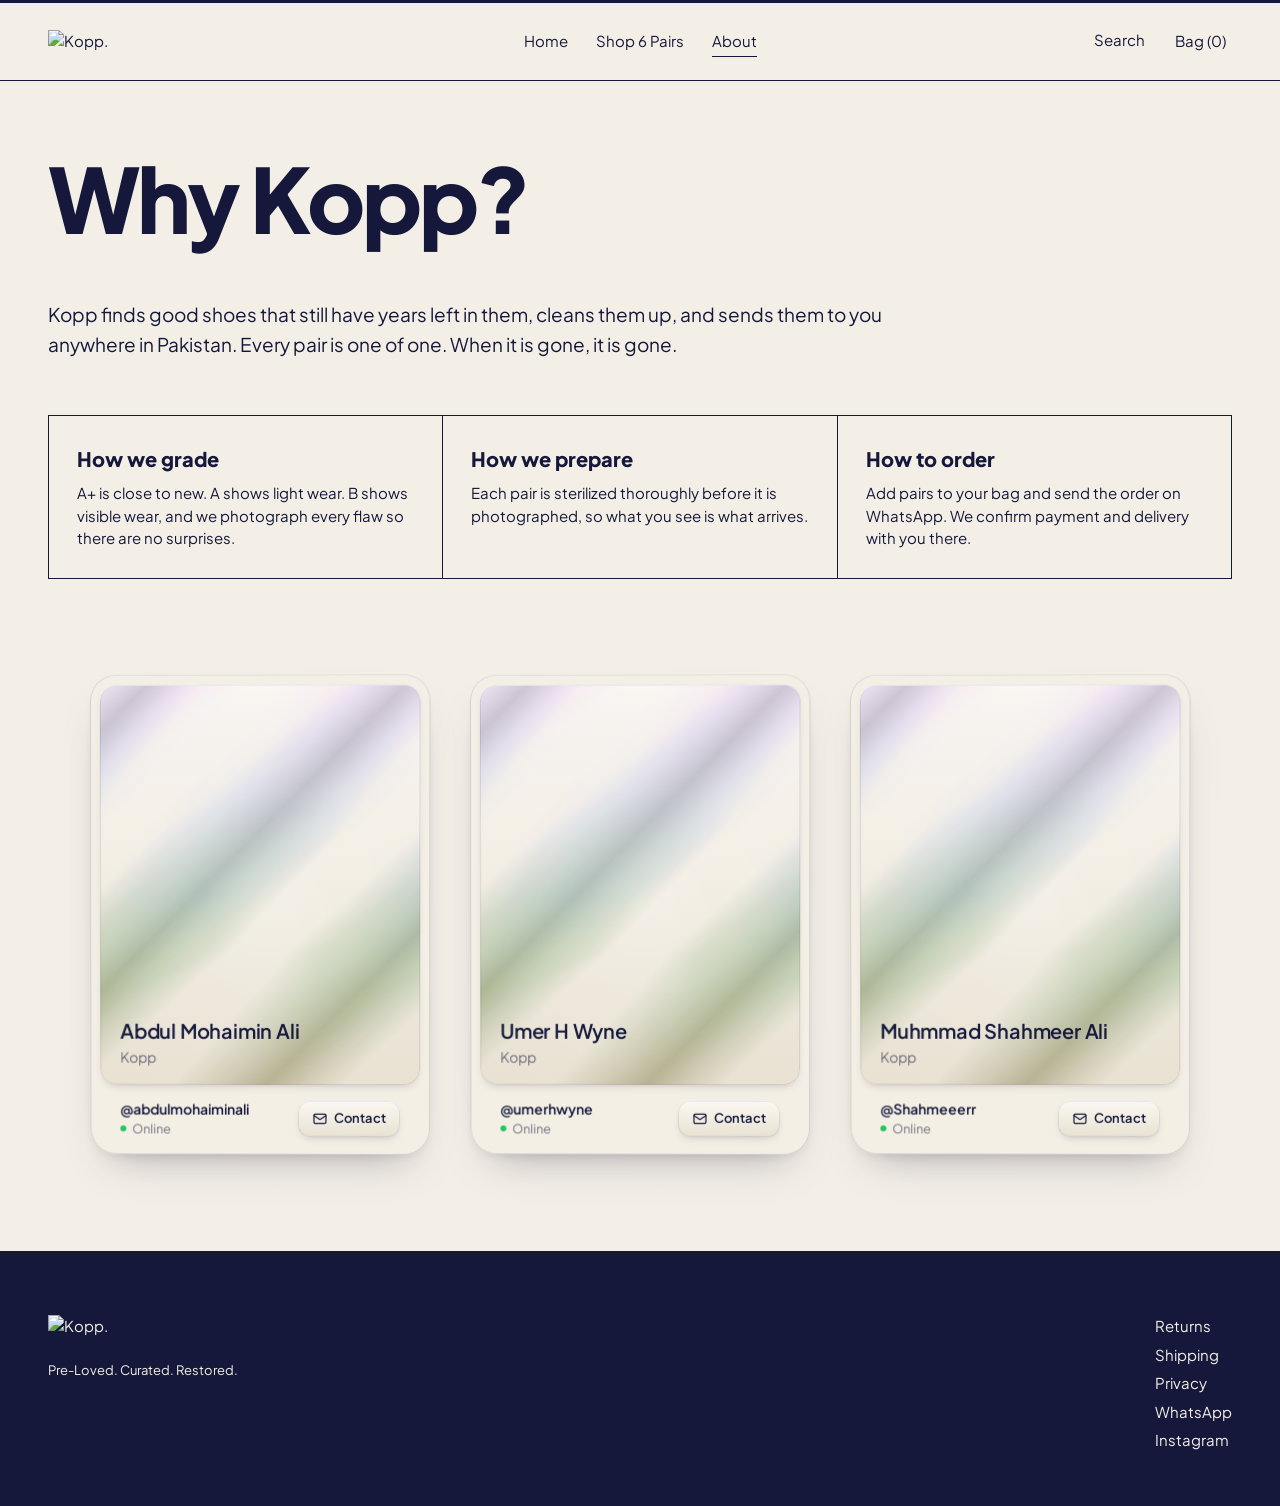
==== about.html @ 9aa607e6 "Add files via upload" ====
<!doctype html><html lang="en"><head><meta charset="utf-8"><meta name="viewport" content="width=device-width,initial-scale=1">
<script>document.documentElement.className="js"</script>
<link rel="preconnect" href="https://fonts.googleapis.com"><link rel="stylesheet" href="https://fonts.googleapis.com/css2?family=Plus+Jakarta+Sans:wght@400;500;700;800&display=swap">
<link rel="icon" href="favicon.ico" sizes="64x64">
<link rel="icon" type="image/png" sizes="32x32" href="favicon.png">
<link rel="apple-touch-icon" href="img/apple-touch-icon.png">
<link rel="stylesheet" href="styles.css">
<link rel="stylesheet" href="profile-card.css">
<title>About Kopp.</title><meta name="description" content="Kopp sells curated pre-loved shoes across Pakistan.">
</head><body data-page="about"><header class="hd" id="hd"></header>
<main><section class="intro"><h1 data-reveal>Why Kopp?</h1></section>
<!-- EDIT the copy below to match how Kopp really works -->
<p class="story" data-reveal style="--i:1">Kopp finds good shoes that still have years left in them, cleans them up, and sends them to you anywhere in Pakistan. Every pair is one of one. When it is gone, it is gone.</p>
<section class="cols">
<div data-reveal><h3>How we grade</h3><p>A+ is close to new. A shows light wear. B shows visible wear, and we photograph every flaw so there are no surprises.</p></div>
<div data-reveal style="--i:1"><h3>How we prepare</h3><p>Each pair is sterilized thoroughly before it is photographed, so what you see is what arrives.</p></div>
<div data-reveal style="--i:2"><h3>How to order</h3><p>Add pairs to your bag and send the order on WhatsApp. We confirm payment and delivery with you there.</p></div>
</section>
<section class="team" id="team"></section></main>
<footer class="ft" id="ft"></footer><script src="products.js"></script><script src="app.js"></script>
<script src="profile-card.js"></script>
<script>
/* TEAM CARDS: change name, title, handle, contactUrl and avatarUrl for each card here.
   contactUrl = the person's LinkedIn or Instagram link, e.g. "https://www.linkedin.com/in/name"
   avatarUrl  = photo path, e.g. "img/team-1.jpg". Leave "" to show the card without a photo. */
const TEAM = [
  { name: "Abdul Mohaimin Ali", title: "Kopp", handle: "abdulmohaiminali", contactUrl: "", avatarUrl: "" },
  { name: "Umer H Wyne", title: "Kopp", handle: "umerhwyne", contactUrl: "https://www.linkedin.com/in/umer-h-wyne-77b67b281/", avatarUrl: "" },
  { name: "Muhmmad Shahmeer Ali", title: "Kopp", handle: "Shahmeeerr", contactUrl: "https://www.instagram.com/shahmeeerr?srtk=YnQ3NDhxZ3ZoMXlj", avatarUrl: "" }
];
TEAM.forEach(m => ProfileCard.mount(document.getElementById("team"), {
  ...m, status: "Online", contactText: "Contact", iconUrl: "",
  holo: 0.85, glare: 0.7, tiltStrength: 13, parallax: 8, radius: 16,
  enableTilt: true, intro: true, enableMobileTilt: true
}));
</script></body></html>
---- styles.css ----
/* KOPP: change colors, font, speed and easing here. Layout rules follow below. */
:root{--navy:#15183A;--cream:#F4EFE6;--paper:#FBF8F2;--terra:#C8553D;--soft:#4A4D6A;
--font:'Plus Jakarta Sans',system-ui,sans-serif;--ease:cubic-bezier(.2,.7,.2,1);--dur:.6s;--pad:clamp(20px,4vw,48px)}
*{box-sizing:border-box;margin:0}
html{scroll-behavior:smooth}
body{font:400 15px/1.5 var(--font);color:var(--navy);background:var(--cream);border-top:3px solid var(--navy);animation:pageIn .6s var(--ease)}
body.leaving{opacity:0;transition:opacity .25s}
@keyframes pageIn{from{opacity:0;transform:translateY(8px)}}
a{color:inherit}
button,input,textarea{font:inherit;color:inherit}
button{background:none;border:0;cursor:pointer}
small{display:block;color:var(--soft);font-size:13px}
:focus-visible{outline:2px solid var(--navy);outline-offset:3px}

/* Header */
.hd{position:sticky;top:0;z-index:20;display:grid;grid-template-columns:1fr auto 1fr;align-items:center;height:78px;padding:0 var(--pad);background:var(--cream);border-bottom:1px solid var(--navy)}
.logo img{height:24px;display:block}
.hd nav{display:flex;gap:28px}
.hd a,.hd button{text-decoration:none;position:relative}
.hd nav a::after{content:"";position:absolute;left:0;right:0;bottom:-4px;height:1px;background:currentColor;transform:scaleX(0);transform-origin:left;transition:transform .35s var(--ease)}
.hd nav a:hover::after,.hd nav a[aria-current]::after{transform:scaleX(1)}
.hd .r{justify-self:end;display:flex;gap:24px}

/* Intro */
.intro{padding:72px var(--pad) 8px}
.intro h1{font-weight:800;font-size:clamp(40px,7vw,96px);line-height:1;letter-spacing:-.035em;max-width:14ch}
.intro p{margin-top:20px;color:var(--soft);max-width:46ch;font-size:17px}

/* Shop: filters left, bordered grid right */
.shop{display:grid;grid-template-columns:220px 1fr;gap:28px;padding:48px var(--pad) 96px}
.flt{position:sticky;top:100px;align-self:start;text-align:right;display:flex;flex-direction:column;align-items:flex-end;gap:4px}
.flt h4{font-size:13px;font-weight:500;color:var(--soft);margin:24px 0 4px}
.flt button{padding:2px 0;text-align:right}
.flt button:hover{text-decoration:underline;text-underline-offset:4px}
.flt button[aria-pressed=true]{text-decoration:underline;text-underline-offset:4px;font-weight:700}
.flt input{width:100%;padding:10px 12px;border:1px solid var(--navy);background:transparent;text-align:left}
.grid{display:grid;grid-template-columns:repeat(auto-fill,minmax(270px,1fr));border-top:1px solid var(--navy);border-left:1px solid var(--navy);align-self:start}
.none{padding:32px;grid-column:1/-1;border-right:1px solid var(--navy);border-bottom:1px solid var(--navy)}
.card{display:flex;flex-direction:column;min-height:540px;padding:20px 24px 24px;border-right:1px solid var(--navy);border-bottom:1px solid var(--navy);transition:background .4s var(--ease)}
.meta{display:grid;grid-template-columns:76px 1fr auto;gap:12px}
.meta h3{font-size:15px;font-weight:500}
.pic{flex:1;display:flex;align-items:flex-end;justify-content:center;padding-top:40px}
.pic svg,.pic img{width:100%;max-width:240px;transition:transform var(--dur) var(--ease)}
.pic img{object-fit:contain}
.card:hover .pic>*{transform:translateY(-8px) rotate(-2deg)}
.card.sold .pic{opacity:.4}
.add{margin-top:20px;padding:12px;border:1px solid var(--navy);font-weight:700;transition:background .3s,color .3s}
.add:hover:not(:disabled){background:var(--navy);color:var(--cream)}
.add:disabled{border-style:dashed;cursor:default}
.card .ask{align-self:center;margin-top:12px;font-size:14px;text-decoration:underline;text-underline-offset:4px}

/* Motion: one fade-and-rise, staggered by --i */
.js [data-reveal]{opacity:0;transform:translateY(16px);transition:opacity var(--dur) var(--ease),transform var(--dur) var(--ease);transition-delay:calc(var(--i,0)*80ms)}
.js [data-reveal].in{opacity:1;transform:none}

/* Bag drawer */
.veil{position:fixed;inset:0;z-index:30;background:rgba(21,24,58,.45);opacity:0;pointer-events:none;transition:opacity .4s}
.veil.open{opacity:1;pointer-events:auto}
.bag{position:fixed;inset:0 0 0 auto;z-index:40;width:min(420px,100%);display:flex;flex-direction:column;gap:12px;padding:24px;background:var(--cream);border-left:1px solid var(--navy);transform:translateX(100%);visibility:hidden;transition:transform .5s var(--ease),visibility .5s}
.bag.open{transform:none;visibility:visible}
.bag .top{display:flex;justify-content:space-between}
.bag ul{list-style:none;padding:0;flex:1;overflow:auto}
.bag li{display:flex;justify-content:space-between;gap:12px;padding:14px 0;border-bottom:1px solid var(--navy)}
.bag li span:last-child{text-align:right}
.bag li button{text-decoration:underline}
.bag input,.bag textarea{width:100%;padding:12px;border:1px solid var(--navy);background:transparent}
.btn{width:100%;padding:16px;background:var(--navy);color:var(--cream);font-weight:700;transition:transform .3s var(--ease)}
.btn:hover:not(:disabled){transform:translateY(-2px)}
.btn:disabled{opacity:.5;cursor:default}

/* About */
.story{max-width:62ch;margin:48px var(--pad) 0;font-size:19px;line-height:1.6}
.cols{display:grid;grid-template-columns:repeat(auto-fit,minmax(250px,1fr));margin:56px var(--pad) 96px;border-top:1px solid var(--navy);border-left:1px solid var(--navy)}
.cols div{padding:28px;border-right:1px solid var(--navy);border-bottom:1px solid var(--navy)}
.cols h3{font-size:20px;font-weight:800;margin-bottom:8px}

/* Footer */
.ft{display:flex;flex-wrap:wrap;justify-content:space-between;gap:32px;padding:64px var(--pad) 48px;background:var(--navy);color:var(--cream)}
.ft img{height:32px;display:block}
.ft small{color:var(--cream);margin-top:14px}
.ft a{display:block;margin-bottom:6px;text-decoration:none}
.ft a:hover{text-decoration:underline}

@media(max-width:860px){
.hd{height:auto;grid-template-columns:1fr auto;row-gap:12px;padding:14px var(--pad)}
.hd nav{grid-column:1/-1;order:3;gap:20px}
.shop{grid-template-columns:1fr}
.flt{position:static;text-align:left;flex-direction:row;flex-wrap:wrap;align-items:center;gap:6px 18px}
.flt h4{width:100%;margin:12px 0 0}.flt input{max-width:none}
.card{min-height:460px}}
@media(prefers-reduced-motion:reduce){*,*::before,*::after{animation:none!important;transition:none!important}.js [data-reveal]{opacity:1;transform:none}}

/* Rotating headline: Pre-loved. / Curated. / Restored.
   Change --step to speed it up or slow it down (seconds each word stays on screen). */
.intro{--step:3s;--cycle:calc(var(--step) * 3)}
.sr{position:absolute;width:1px;height:1px;overflow:hidden;clip:rect(0 0 0 0);white-space:nowrap}
.rotator{display:inline-grid;vertical-align:bottom}
.rotator .w{grid-area:1/1;opacity:0;transform:translateY(40%);animation:swap var(--cycle) infinite var(--ease)}
.rotator .w:nth-child(1){animation-delay:0s}
.rotator .w:nth-child(2){animation-delay:var(--step)}
.rotator .w:nth-child(3){animation-delay:calc(var(--step) * 2)}
@keyframes swap{
0%{opacity:0;transform:translateY(40%)}
5%{opacity:1;transform:none}
28%{opacity:1;transform:none}
33%{opacity:0;transform:translateY(-40%)}
100%{opacity:0;transform:translateY(-40%)}}
@media(prefers-reduced-motion:reduce){.rotator .w{animation:none;opacity:0}.rotator .w:first-child{opacity:1;transform:none}}

/* Policy pages: returns, shipping, privacy */
.policy{max-width:70ch;margin:40px var(--pad) 96px;font-size:16px;line-height:1.7}
.policy h2{font-size:22px;font-weight:800;margin:40px 0 12px;letter-spacing:-.01em}
.policy p{margin-bottom:12px}
.policy ul{padding-left:20px;margin:8px 0 16px}
.policy li{margin-bottom:8px}
.policy .note{border-left:3px solid var(--navy);padding:14px 18px;background:var(--paper);margin:28px 0}
.policy a{font-weight:700}

/* Mobile-only changes. Anything inside this block only applies on narrow screens. */
@media (max-width: 860px) {
  /* Centre the Home / Shop / About links under the logo */
  .hd nav{justify-content:center}

  /* Footer text, links and logos about 2px smaller on phones */
  .ft{font-size:13px}
  .ft a{font-size:14px}
  .ft small{font-size:11px}
  .ft img{height:30px}
}

/* Filter panel: hidden toggle on laptops, filters always shown */
.ftog{display:none}
.fbody{display:flex;flex-direction:column;align-items:flex-end;gap:4px;width:100%}

/* Mobile only: filters and search sit behind one "Filter & search" button */
@media (max-width:860px){
.flt .ftog{display:block;width:100%;padding:12px 14px;border:1px solid var(--navy);font-weight:700;text-align:center}
.flt .fbody{display:none;flex-direction:row;flex-wrap:wrap;align-items:center;gap:6px 18px;text-align:left}
.flt.open .fbody{display:flex}
}
---- profile-card.css ----
.profile-card {
  --pc-light-x: 50%;
  --pc-light-y: 50%;
  --pc-pointer-x: 50%;
  --pc-pointer-y: 50%;
  --pc-band-x: 50%;
  --pc-band-y: 50%;
  --pc-reach: 0;
  --pc-rotate-x: 0deg;
  --pc-rotate-y: 0deg;
  --pc-shift-x: 0px;
  --pc-shift-y: 0px;
  --pc-tilt: 0;
  --pc-active: 0;
  position: relative;
  width: 340px;
  max-width: 100%;
  perspective: 1000px;
  touch-action: pan-y;
  -webkit-tap-highlight-color: transparent;
}

.profile-card__body {
  position: relative;
  display: flex;
  flex-direction: column;
  gap: 10px;
  padding: 10px;
  border-radius: calc(var(--pc-radius) + 10px);
  background: var(--pc-frame);
  box-shadow: var(--pc-frame-shadow);
  -webkit-backdrop-filter: blur(20px) saturate(1.6);
  backdrop-filter: blur(20px) saturate(1.6);
  transform: rotateX(var(--pc-rotate-x)) rotateY(var(--pc-rotate-y));
  will-change: transform;
}

.profile-card__tile {
  position: relative;
  aspect-ratio: 4 / 5;
  border-radius: var(--pc-radius);
  background: var(--pc-backdrop);
  box-shadow: var(--pc-tile-shadow);
  overflow: hidden;
  isolation: isolate;
}

.profile-card__sheen,
.profile-card__holo,
.profile-card__scrim,
.profile-card__tile-rim,
.profile-card__glare,
.profile-card__shade,
.profile-card__rim {
  position: absolute;
  inset: 0;
  border-radius: inherit;
  pointer-events: none;
}

.profile-card__sheen {
  background: radial-gradient(
    farthest-corner circle at calc(var(--pc-light-x) - 10px) calc(var(--pc-light-y) - 10px),
    var(--pc-sheen) 0%,
    transparent 55%
  );
  opacity: calc(var(--pc-holo) * var(--pc-active));
}

.profile-card__holo {
  --pc-spectrum: repeating-linear-gradient(
    0deg,
    hsl(2, 100%, 73%) 5%,
    hsl(53, 100%, 69%) 10%,
    hsl(93, 100%, 69%) 15%,
    hsl(176, 100%, 76%) 20%,
    hsl(228, 100%, 74%) 25%,
    hsl(260, 100%, 76%) 30%,
    hsl(2, 100%, 73%) 35%
  );
  --pc-bars: repeating-linear-gradient(
    -45deg,
    #0e152e 0%,
    hsl(180, 10%, 60%) 3.8%,
    hsl(180, 29%, 66%) 4.5%,
    hsl(180, 10%, 60%) 5.2%,
    #0e152e 10%,
    #0e152e 12%
  );
  --pc-falloff: radial-gradient(
    farthest-corner circle at var(--pc-pointer-x) var(--pc-pointer-y),
    hsla(0, 0%, 0%, 0.1) 12%,
    hsla(0, 0%, 0%, 0.15) 20%,
    hsla(0, 0%, 0%, 0.25) 120%
  );
  background-image: var(--pc-spectrum), var(--pc-bars), var(--pc-falloff);
  background-position:
    0 var(--pc-band-y),
    var(--pc-band-x) var(--pc-band-y),
    center;
  background-size:
    500% 500%,
    300% 300%,
    200% 200%;
  background-blend-mode: color, hard-light;
  mix-blend-mode: var(--pc-blend);
  filter: brightness(calc(0.66 + 0.19 * var(--pc-active))) contrast(calc(1.33 + 0.17 * var(--pc-active)))
    saturate(calc(0.33 + 0.17 * var(--pc-active))) var(--pc-holo-filter);
  opacity: calc(var(--pc-holo) * var(--pc-holo-gain) * (0.5 + 0.5 * var(--pc-active)));
  -webkit-mask-image: var(--pc-pattern);
  -webkit-mask-size: var(--pc-pattern-size);
  -webkit-mask-position: calc(50% - var(--pc-shift-x) * 1.5) calc(65% - var(--pc-shift-y) * 1.5);
  -webkit-mask-repeat: repeat;
  mask-image: var(--pc-pattern);
  mask-size: var(--pc-pattern-size);
  mask-position: calc(50% - var(--pc-shift-x) * 1.5) calc(65% - var(--pc-shift-y) * 1.5);
  mask-repeat: repeat;
}

.profile-card__holo-glow,
.profile-card__holo-shift {
  position: absolute;
  inset: 0;
  opacity: calc(var(--pc-active) * var(--pc-holo-detail));
}

.profile-card__holo-glow {
  background-image:
    linear-gradient(
      45deg,
      hsl(176, 100%, 76%),
      hsl(228, 100%, 74%),
      hsl(260, 100%, 76%),
      hsl(2, 100%, 73%),
      hsl(53, 100%, 69%),
      hsl(93, 100%, 69%)
    ),
    radial-gradient(circle at var(--pc-pointer-x) var(--pc-pointer-y), hsl(0, 0%, 70%) 0%, hsla(0, 0%, 30%, 0.2) 90%),
    var(--pc-grain);
  background-size:
    250% 250%,
    100% 100%,
    220px 220px;
  background-position:
    var(--pc-pointer-x) var(--pc-pointer-y),
    center,
    0 0;
  background-blend-mode: color-dodge;
  filter: brightness(calc(2 - var(--pc-reach))) contrast(calc(var(--pc-reach) + 2))
    saturate(calc(0.5 + var(--pc-reach)));
  mix-blend-mode: luminosity;
}

.profile-card__holo-shift {
  background-image: var(--pc-spectrum), var(--pc-bars), var(--pc-falloff);
  background-position:
    0 var(--pc-band-y),
    calc(var(--pc-band-x) * 0.4) calc(var(--pc-band-y) * 0.5),
    center;
  background-size:
    200% 300%,
    700% 700%,
    100% 100%;
  background-blend-mode: color, hard-light;
  mix-blend-mode: difference;
  filter: brightness(0.8) contrast(1.5);
}

.profile-card__photo {
  position: absolute;
  inset: calc(var(--pc-parallax) * -1);
  width: calc(100% + var(--pc-parallax) * 2);
  height: calc(100% + var(--pc-parallax) * 2);
  object-fit: cover;
  object-position: center bottom;
  transform: translate3d(var(--pc-shift-x), var(--pc-shift-y), 0);
  pointer-events: none;
  user-select: none;
  -webkit-user-select: none;
}

.profile-card__scrim {
  background: linear-gradient(
    to top,
    rgba(0, 0, 0, 0.6) 0%,
    rgba(0, 0, 0, 0.57) 6%,
    rgba(0, 0, 0, 0.5) 12%,
    rgba(0, 0, 0, 0.4) 19%,
    rgba(0, 0, 0, 0.28) 26%,
    rgba(0, 0, 0, 0.16) 33%,
    rgba(0, 0, 0, 0.07) 40%,
    rgba(0, 0, 0, 0.02) 46%,
    rgba(0, 0, 0, 0) 52%
  );
}

.profile-card__info {
  position: absolute;
  left: 20px;
  right: 20px;
  bottom: 18px;
  color: #ffffff;
}

.profile-card__name {
  margin: 0;
  font-size: 20px;
  font-weight: 600;
  line-height: 1.25;
  letter-spacing: -0.01em;
  color: inherit;
}

.profile-card__title {
  margin: 4px 0 0;
  font-size: 14px;
  line-height: 1.45;
  color: rgba(255, 255, 255, 0.78);
}

.profile-card__tile-rim {
  box-shadow:
    inset 0 0 0 1px var(--pc-tile-edge),
    inset 0 1px 0 var(--pc-tile-highlight);
}

.profile-card__footer {
  display: flex;
  align-items: center;
  gap: 12px;
  min-width: 0;
  padding: 6px 20px 8px;
}

.profile-card__meta {
  display: flex;
  flex: 1;
  flex-direction: column;
  gap: 3px;
  min-width: 0;
}

.profile-card__handle {
  overflow: hidden;
  font-size: 14px;
  font-weight: 600;
  line-height: 1.25;
  color: var(--pc-ink);
  white-space: nowrap;
  text-overflow: ellipsis;
}

.profile-card__status {
  display: flex;
  align-items: center;
  gap: 6px;
  font-size: 12.5px;
  line-height: 1.25;
  color: var(--pc-muted);
  white-space: nowrap;
}

.profile-card__status::before {
  content: '';
  flex: none;
  width: 6px;
  height: 6px;
  border-radius: 50%;
  background: var(--pc-status);
}

.profile-card__contact {
  display: flex;
  align-items: center;
  gap: 6px;
  flex: none;
  height: 36px;
  padding: 0 14px;
  border: none;
  border-radius: calc(var(--pc-radius) * 0.75);
  background: var(--pc-tile);
  box-shadow:
    inset 0 0 0 1px var(--pc-tile-edge),
    inset 0 1px 0 var(--pc-tile-highlight),
    var(--pc-tile-shadow);
  color: var(--pc-ink);
  font-family: inherit;
  font-size: 13px;
  font-weight: 600;
  text-decoration: none;
  cursor: pointer;
  transition:
    filter 0.2s ease,
    transform 0.2s ease;
}

.profile-card__contact:active {
  filter: var(--pc-press);
  transform: scale(0.96);
  transition-duration: 0s;
}

.profile-card__contact:focus-visible {
  outline: 2px solid var(--pc-ink);
  outline-offset: 2px;
}

.profile-card__glare {
  background: radial-gradient(
    farthest-corner circle at var(--pc-light-x) var(--pc-light-y),
    rgba(255, 255, 255, 0.8) 0%,
    rgba(255, 255, 255, 0.36) 20%,
    rgba(255, 255, 255, 0) 60%
  );
  mix-blend-mode: overlay;
  opacity: calc(var(--pc-glare) * var(--pc-active));
}

.profile-card__shade {
  background: radial-gradient(
    farthest-corner circle at var(--pc-light-x) var(--pc-light-y),
    transparent 30%,
    var(--pc-shade) 100%
  );
  opacity: calc(var(--pc-glare) * var(--pc-tilt));
}

.profile-card__rim {
  box-shadow:
    inset 0 0 0 1px var(--pc-frame-edge),
    inset 0 1px 0 var(--pc-frame-highlight);
}

/* Cards with no photo: no dark scrim, navy text on the cream tile */
.profile-card--plain .profile-card__scrim {
  display: none;
}
.profile-card--plain .profile-card__info {
  color: var(--pc-ink);
}
.profile-card--plain .profile-card__title {
  color: var(--pc-muted);
}

/* Layout for the team row on the About page */
.team {
  display: grid;
  grid-template-columns: repeat(auto-fit, minmax(280px, 340px));
  justify-content: center;
  gap: 40px;
  padding: 0 var(--pad) 96px;
}

@media (hover: hover) {
  .profile-card__contact:hover {
    filter: var(--pc-hover);
  }
  .profile-card__contact:hover:active {
    filter: var(--pc-press);
  }
}
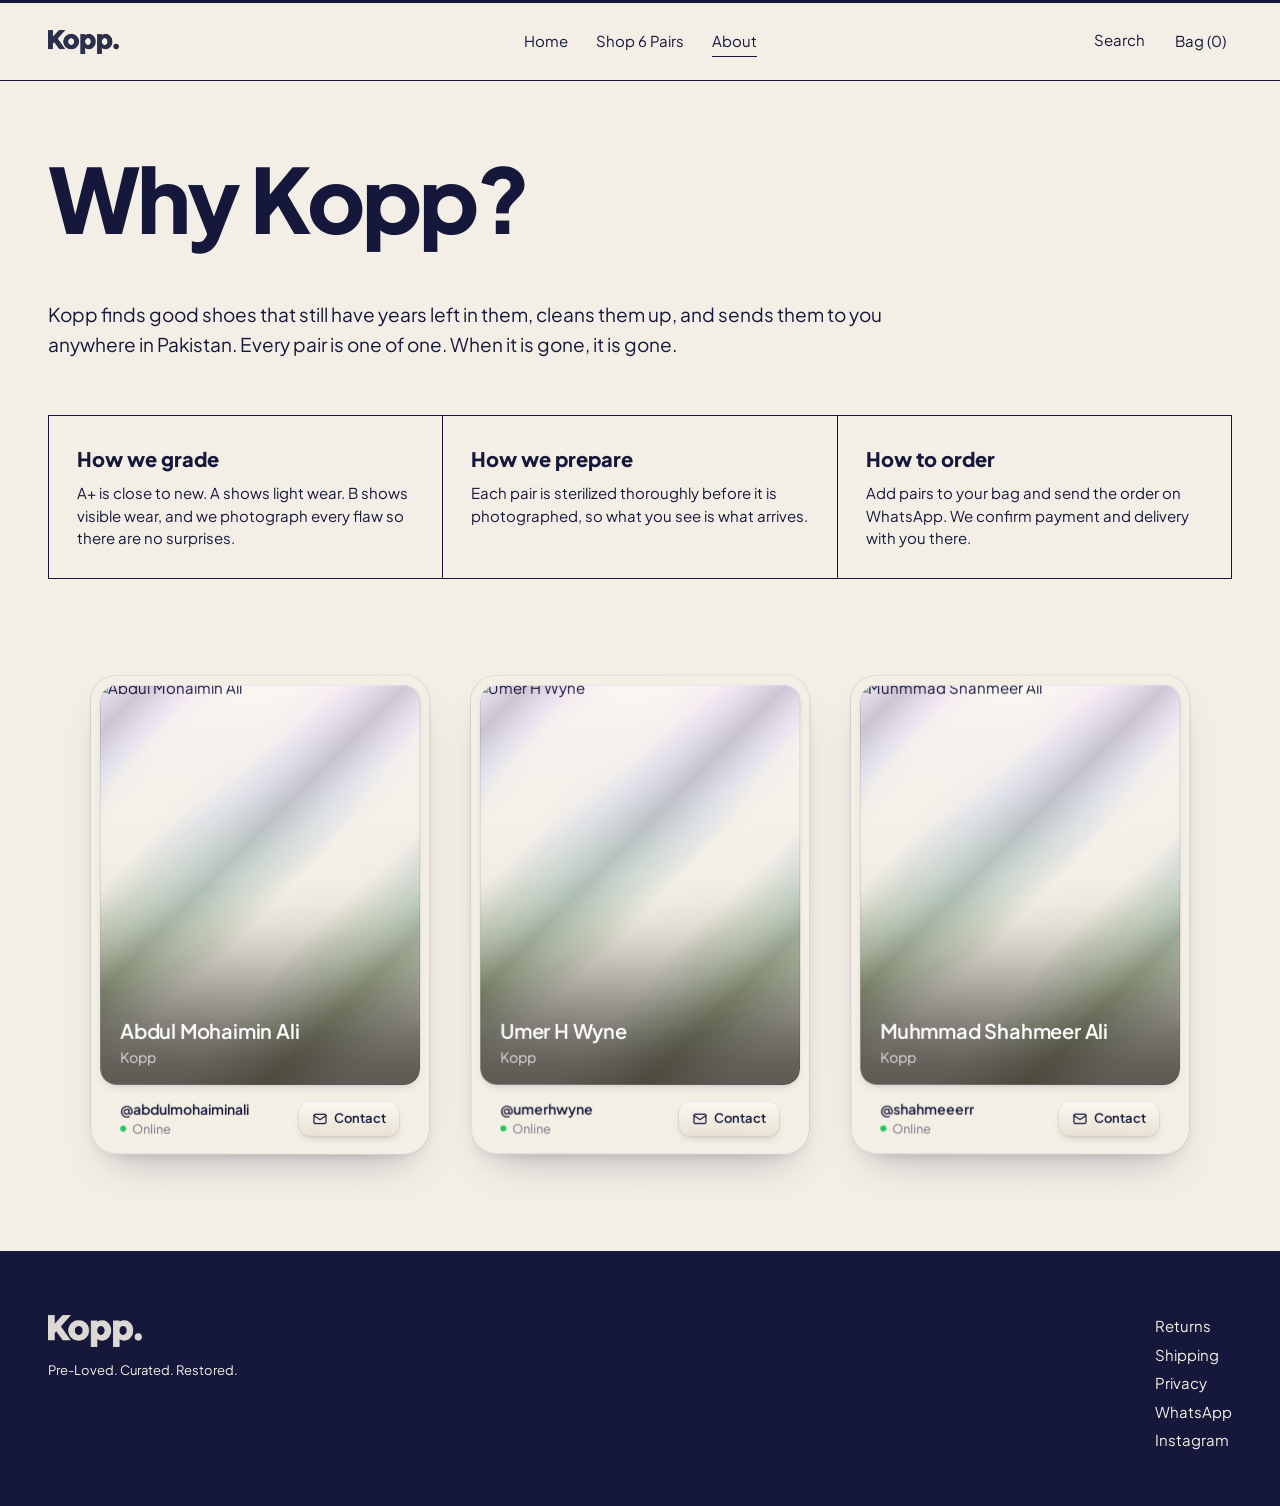
==== commit 1299d939: "Modify team member information in about.html Updated team member details including contact URLs and " ====
--- a/about.html
+++ b/about.html
@@ -24,9 +24,9 @@
    contactUrl = the person's LinkedIn or Instagram link, e.g. "https://www.linkedin.com/in/name"
    avatarUrl  = photo path, e.g. "img/team-1.jpg". Leave "" to show the card without a photo. */
 const TEAM = [
-  { name: "Abdul Mohaimin Ali", title: "Kopp", handle: "abdulmohaiminali", contactUrl: "", avatarUrl: "" },
-  { name: "Umer H Wyne", title: "Kopp", handle: "umerhwyne", contactUrl: "https://www.linkedin.com/in/umer-h-wyne-77b67b281/", avatarUrl: "" },
-  { name: "Muhmmad Shahmeer Ali", title: "Kopp", handle: "Shahmeeerr", contactUrl: "https://www.instagram.com/shahmeeerr?srtk=YnQ3NDhxZ3ZoMXlj", avatarUrl: "" }
+  { name: "Abdul Mohaimin Ali", title: "Kopp", handle: "abdulmohaiminali", contactUrl: "www.abdulmohaiminali.com", avatarUrl: "abdulmohaiminali.png" },
+  { name: "Umer H Wyne", title: "Kopp", handle: "umerhwyne", contactUrl: "https://www.linkedin.com/in/umer-h-wyne-77b67b281/", avatarUrl: "umerhwyne.png" },
+  { name: "Muhmmad Shahmeer Ali", title: "Kopp", handle: "shahmeeerr", contactUrl: "https://www.instagram.com/shahmeeerr?srtk=YnQ3NDhxZ3ZoMXlj", avatarUrl: "shah.png" }
 ];
 TEAM.forEach(m => ProfileCard.mount(document.getElementById("team"), {
   ...m, status: "Online", contactText: "Contact", iconUrl: "",
--- a/styles.css
+++ b/styles.css
@@ -138,3 +138,20 @@
 .flt .fbody{display:none;flex-direction:row;flex-wrap:wrap;align-items:center;gap:6px 18px;text-align:left}
 .flt.open .fbody{display:flex}
 }
+
+/* Mobile only: sticky bag bar at the bottom of the screen */
+.bagbar{display:none}
+@media (max-width:860px){
+.bagbar{display:flex;position:fixed;left:0;right:0;bottom:0;z-index:25;align-items:center;gap:12px;width:100%;padding:14px var(--pad) calc(14px + env(safe-area-inset-bottom,0px));background:var(--navy);color:var(--cream);font-size:15px;font-weight:700;text-align:left}
+.bagbar[hidden]{display:none}
+.bagbar b{margin-left:auto;font-weight:700}
+body.has-bar{padding-bottom:76px}
+}
+
+@media (max-width: 860px) {
+  .intro h1 { font-size: clamp(44px, 12vw, 56px); }
+}
+
+@media (max-width: 860px) {
+  .hd { row-gap: 20px; }
+}
